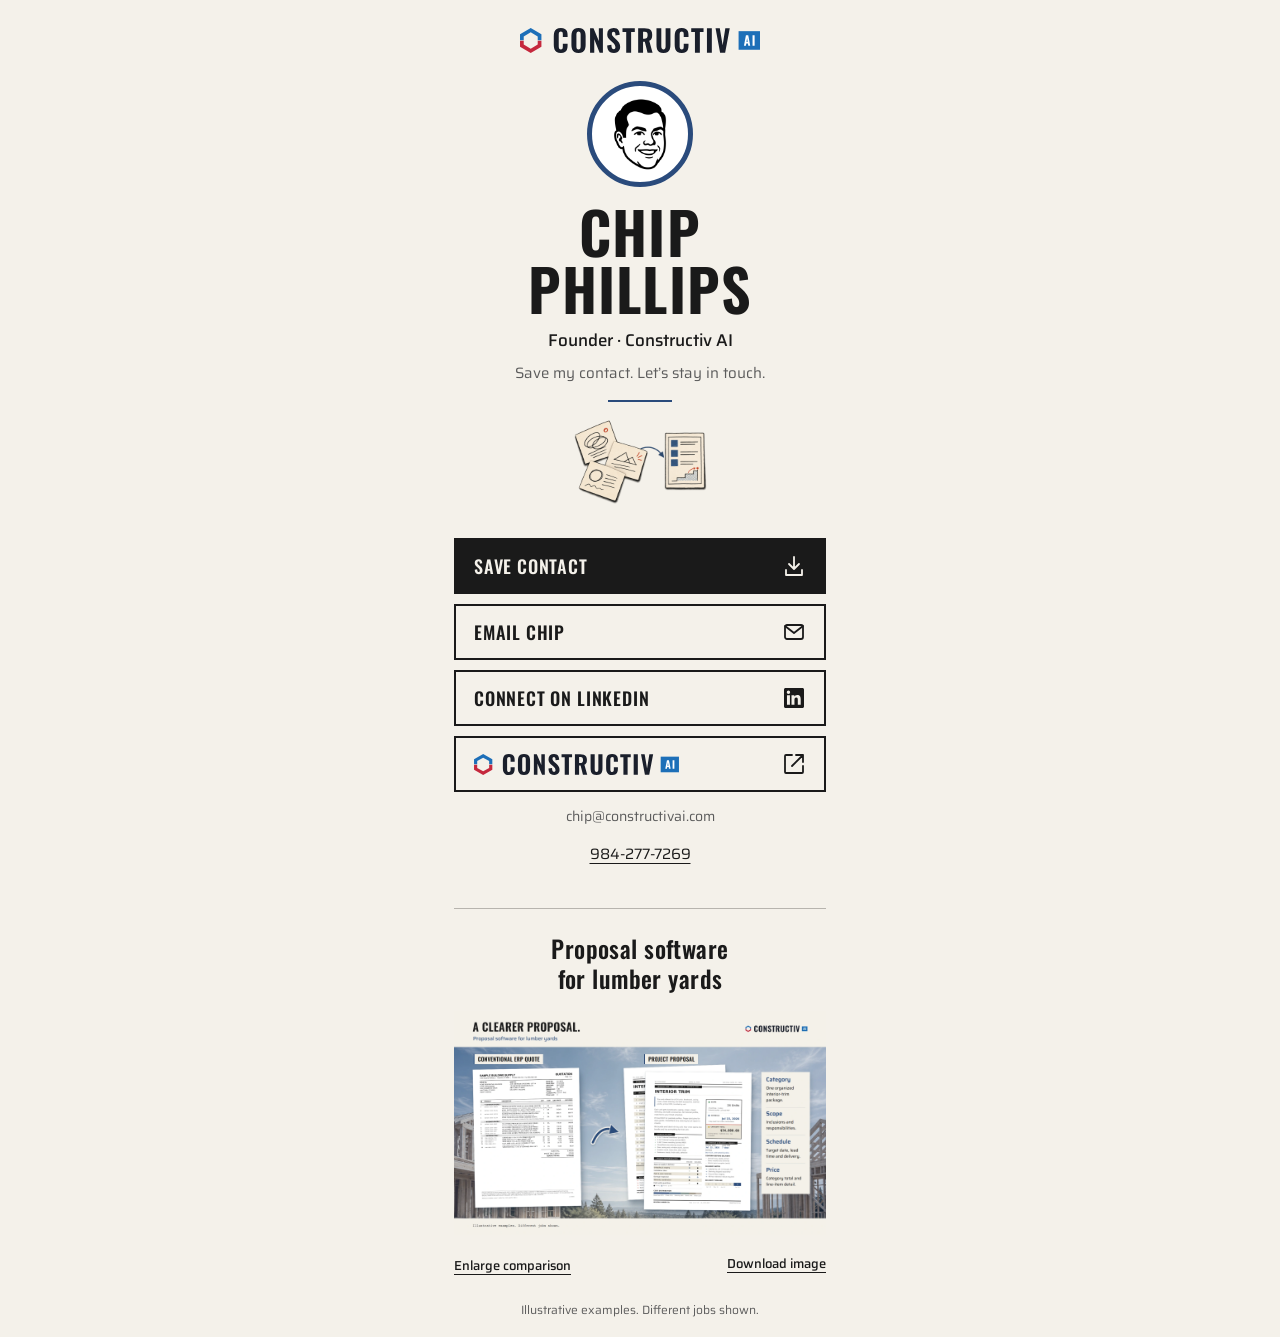
==== docs/share.html @ 8b633068 "Add isolated rich-link diagnostic route with unchanged contact content" ====
<!doctype html>
<html lang="en"><head><meta charset="utf-8"><meta name="viewport" content="width=device-width, initial-scale=1"><meta name="color-scheme" content="light"><title>Chip Phillips | Founder, Constructiv AI</title><meta name="description" content="Connect with Chip Phillips, Founder of Constructiv AI. Save his contact card, send an email, or visit Constructiv AI."><meta property="og:type" content="profile"><meta property="og:title" content="Chip Phillips | Constructiv AI"><meta property="og:description" content="Founder, Constructiv AI. Save my contact details and stay in touch."><meta property="og:site_name" content="Constructiv AI"><link rel="stylesheet" href="style.css"><link rel="canonical" href="https://chipphillips.github.io/chip-contact/share.html"><meta property="og:url" content="https://chipphillips.github.io/chip-contact/share.html"><meta property="og:image" content="https://chipphillips.github.io/chip-contact/assets/chip-phillips-contact-v3.png"><meta property="og:image:width" content="1200"><meta property="og:image:height" content="630"><meta property="og:image:alt" content="Chip Phillips, Founder of Constructiv AI, with his portrait, email, phone number, and a jobsite background."><meta name="twitter:card" content="summary_large_image"><meta name="twitter:image" content="https://chipphillips.github.io/chip-contact/assets/chip-phillips-contact-v3.png"><meta name="twitter:title" content="Chip Phillips | Constructiv AI"><meta name="twitter:description" content="Founder, Constructiv AI. Save my contact details and stay in touch."></head>
<body>

<main>
<section class="identity" aria-labelledby="title">
<img class="logo" src="assets/logo.svg" alt="Constructiv AI" width="280" height="64">
<div class="portrait-frame"><img class="portrait" src="assets/portrait.jpg" width="1024" height="1024" alt="Illustrated portrait of Chip Phillips"></div>
<h1 id="title">CHIP<br>PHILLIPS</h1>
<p class="role">Founder <span aria-hidden="true">·</span> Constructiv AI</p>
<p class="tagline">Save my contact. Let’s stay in touch.</p>
<div class="rule" aria-hidden="true"></div>
<img class="spot-art" src="assets/ideas-to-plan-v1.png" width="1536" height="1024" alt="Loose paper notes becoming an organized plan.">
</section>
<nav class="actions" aria-label="Connect with Chip">
<a class="action primary" href="public/Chip-Phillips.vcf" download="Chip-Phillips.vcf"><span>SAVE CONTACT</span><svg class="action-icon" viewBox="0 0 24 24" width="24" height="24" fill="none" stroke="currentColor" stroke-width="1.8" stroke-linecap="round" stroke-linejoin="round" aria-hidden="true" focusable="false"><path d="M12 3v12m-5-5 5 5 5-5M4 16v5h16v-5"/></svg></a>
<a class="action" href="mailto:chip@constructivai.com"><span>EMAIL CHIP</span><svg class="action-icon" viewBox="0 0 24 24" width="24" height="24" fill="none" stroke="currentColor" stroke-width="1.8" stroke-linecap="round" stroke-linejoin="round" aria-hidden="true" focusable="false"><rect x="3" y="5" width="18" height="14" rx="2"/><path d="m3 6 9 7 9-7"/></svg></a>
<a class="action linkedin" href="https://www.linkedin.com/in/chip-phillips/"><span>CONNECT ON LINKEDIN</span><svg class="action-icon" viewBox="0 0 24 24" width="24" height="24" fill="currentColor" aria-hidden="true" focusable="false"><path d="M20.45 2H3.55C2.69 2 2 2.68 2 3.52v16.96c0 .84.69 1.52 1.55 1.52h16.9c.86 0 1.55-.68 1.55-1.52V3.52c0-.84-.69-1.52-1.55-1.52ZM7.93 18.75H4.98V9.2h2.95v9.55ZM6.45 7.89a1.71 1.71 0 1 1 0-3.42 1.71 1.71 0 0 1 0 3.42Zm12.3 10.86H15.8v-4.65c0-1.11-.02-2.54-1.55-2.54-1.55 0-1.79 1.21-1.79 2.46v4.73H9.51V9.2h2.83v1.3h.04c.39-.74 1.36-1.52 2.79-1.52 2.99 0 3.54 1.97 3.54 4.53v5.24Z"/></svg></a>
<a class="action brand-action" href="https://constructivai.com" aria-label="Visit Constructiv AI"><img src="assets/logo.svg" alt="Constructiv AI"><svg class="action-icon" viewBox="0 0 24 24" width="24" height="24" fill="none" stroke="currentColor" stroke-width="1.8" stroke-linecap="round" stroke-linejoin="round" aria-hidden="true" focusable="false"><path d="M14 3h7v7m0-7L10 14M10 3H4a1 1 0 0 0-1 1v16a1 1 0 0 0 1 1h16a1 1 0 0 0 1-1v-6"/></svg></a>
</nav>
<p class="contact-address">chip@constructivai.com</p>
<p class="phone"><a href="tel:+19842777269">984-277-7269</a></p>
<section class="product" aria-labelledby="product-title"><h2 id="product-title">Proposal software<br>for lumber yards</h2><a class="comparison" id="comparison-open" aria-haspopup="dialog" href="assets/quote-proposal-v3-large.png" aria-label="View the quote and proposal comparison at full size"><img src="assets/quote-proposal-v3.webp" width="1800" height="1080" alt="Conventional ERP quote and a project proposal organized by category, scope, schedule, and price."></a><div class="image-tools"><button type="button" id="enlarge-button">Enlarge comparison</button><a href="assets/quote-proposal-v3-large.png" download="Constructiv-AI-comparison.png">Download image</a></div><p>Illustrative examples. Different jobs shown.</p></section>
</main><dialog id="image-viewer" aria-labelledby="viewer-title"><div class="viewer-head"><h2 id="viewer-title">Quote &amp; proposal comparison</h2><button type="button" id="viewer-close" autofocus aria-label="Close enlarged image">Close <span aria-hidden="true">×</span></button></div><div class="viewer-scroll" tabindex="0" aria-label="Enlarged comparison; scroll to explore"><img src="assets/quote-proposal-v3-full.webp" width="3600" height="2160" loading="lazy" alt="Conventional ERP quote and a project proposal organized by category, scope, schedule, and price."></div><div class="viewer-footer"><p><span class="pan-hint">Swipe sideways to explore the full image.<br></span>Illustrative examples. Different jobs shown.</p><a href="assets/quote-proposal-v3-large.png" download="Constructiv-AI-comparison.png">Download image</a></div></dialog><script src="viewer.js" defer></script></body></html>
---- docs/style.css ----
@font-face{font-family:Oswald;src:url('assets/Oswald-Variable.ttf');font-weight:200 700;font-display:swap}
@font-face{font-family:Saira;src:url('assets/Saira-Variable.ttf');font-weight:100 900;font-display:swap}

:root{color-scheme:only light;--paper:#F4F1EA;--ink:#1A1A1A;--muted:#5C5C5C;--blue:#2A4B7C}
*{box-sizing:border-box}body{margin:0;background:var(--paper);color:var(--ink);font:17px/1.5 Saira,'Segoe UI',sans-serif}
.preview{padding:7px 12px;border-bottom:1px solid var(--muted);font:11px/1.4 'Courier Prime',monospace;text-align:center}
main{width:min(100%,420px);margin:auto;padding:20px 24px 18px}.identity{text-align:center}.logo{display:block;width:190px;height:auto;margin:0 auto 20px}
.portrait-frame{width:94px;height:94px;padding:5px;border:5px solid var(--blue);border-radius:50%;background:#fff;margin:0 auto 12px}.portrait{display:block;width:100%;height:100%;object-fit:contain;border-radius:50%}
h1{font:650 52px/.98 Oswald,'Arial Narrow',sans-serif;margin:0;letter-spacing:0}.role{font:500 17px/1.5 Saira,'Segoe UI',sans-serif;margin:10px 0 0}.rule{width:64px;height:2px;background:var(--blue);margin:16px auto 10px}.spot-art{display:block;width:132px;height:auto;margin:0 auto 16px}
.actions{display:grid;gap:10px}.action{min-height:56px;display:flex;justify-content:space-between;align-items:center;gap:12px;padding:13px 18px;border:2px solid var(--ink);background:var(--paper);color:var(--ink);font:550 18px/1.4 Oswald,'Arial Narrow',sans-serif;text-decoration:none}.action.primary{background:var(--ink);color:var(--paper)}.action:hover{border-color:var(--blue);text-decoration:underline;text-underline-offset:4px}.action.primary:hover{background:var(--blue)}.action:active{transform:translateY(2px)}.action:focus-visible{outline:3px solid var(--blue);outline-offset:3px}.contact-address{font-size:14px;line-height:1.5;color:var(--muted);text-align:center;margin:14px 0 0;overflow-wrap:anywhere}
@media(min-width:701px){main{padding-top:28px}.logo{margin-bottom:24px}.portrait-frame{width:106px;height:106px}h1{font-size:58px}.spot-art{width:144px}}
@media(max-width:359px){main{padding:16px 20px}.logo{width:176px;margin-bottom:16px}.portrait-frame{width:84px;height:84px;margin-bottom:10px}h1{font-size:48px}.role{font-size:16px}.rule{margin-top:12px}.spot-art{width:120px;margin-bottom:12px}.actions{gap:8px}}
@media(prefers-reduced-motion:reduce){.action:active{transform:none}}
:root{--contact-track-name:0.018em;--contact-track-action:0.045em}h1{letter-spacing:var(--contact-track-name)}.action>span:first-child{letter-spacing:var(--contact-track-action)}

/* Contact spacing refinement: larger brand anchor, quiet tagline, clearer action separation. */
.logo{width:220px;margin-bottom:24px}.portrait-frame{margin-bottom:16px}.role{margin-top:12px}.tagline{font:400 15px/1.5 Saira,sans-serif;color:var(--muted);margin:8px 0 0}.spot-art{margin-bottom:30px}
@media(min-width:701px){.logo{width:240px;margin-bottom:28px}}
@media(max-width:359px){.logo{width:210px;margin-bottom:20px}.portrait-frame{margin-bottom:14px}.spot-art{margin-bottom:26px}.tagline{font-size:14px}}

.brand-action img{width:205px;max-width:82%;height:auto}.phone{text-align:center;margin:5px 0 0;font-size:15px}.phone a{color:var(--ink);text-underline-offset:4px;display:inline-flex;align-items:center;min-height:44px}.product{border-top:1px solid #b7b4ae;margin-top:32px;padding-top:24px;text-align:center}.product h2{font:550 24px/1.25 Oswald,sans-serif;letter-spacing:.018em;margin:0 0 18px}.comparison{display:block;background:#fff}.comparison img{display:block;width:100%;height:auto}.comparison:focus-visible{outline:3px solid var(--blue);outline-offset:3px}.product p{font-size:12px;color:var(--muted);margin:12px 0 0}

.action-icon{flex:0 0 24px;width:24px;height:24px}

.image-tools{display:flex;justify-content:space-between;gap:12px;margin-top:10px}.image-tools button,.image-tools a,.viewer-footer a,#viewer-close{font:500 13px/1.4 Saira,sans-serif;color:var(--ink);background:none;border:0;padding:10px 0;min-height:44px;cursor:pointer;text-underline-offset:4px}.image-tools button{text-decoration:underline}.image-tools :focus-visible,dialog :focus-visible{outline:3px solid var(--blue);outline-offset:3px}.viewer-open{overflow:hidden}#image-viewer{width:min(1280px,calc(100% - 32px));max-width:none;max-height:calc(100dvh - 32px);padding:0;border:1px solid #aeb5be;background:var(--paper);color:var(--ink);overflow:auto;box-shadow:0 16px 64px #0006}#image-viewer::backdrop{background:#111923dc}.viewer-head{display:flex;align-items:center;justify-content:space-between;gap:16px;padding:12px 20px;border-bottom:1px solid #b7b4ae}.viewer-head h2{font:500 20px/1.3 Oswald,sans-serif;margin:0}#viewer-close{padding:10px 8px;flex-shrink:0;font-size:15px}.viewer-scroll{overflow:auto;max-height:calc(100dvh - 205px);background:#d9dfe5}.viewer-scroll img{display:block;width:100%;min-width:850px;height:auto}.viewer-footer{padding:8px 20px;display:flex;align-items:center;justify-content:space-between;gap:16px}.viewer-footer p{font-size:12px;margin:0}.viewer-footer a{flex-shrink:0}@media(max-width:500px){.viewer-head{padding:8px 12px}.viewer-head h2{font-size:18px}.viewer-footer{padding:8px 12px;display:block}.viewer-footer a{display:inline-block}.viewer-scroll{max-height:calc(100dvh - 220px)}}

.pan-hint{display:none}@media(max-width:880px){.pan-hint{display:inline}}
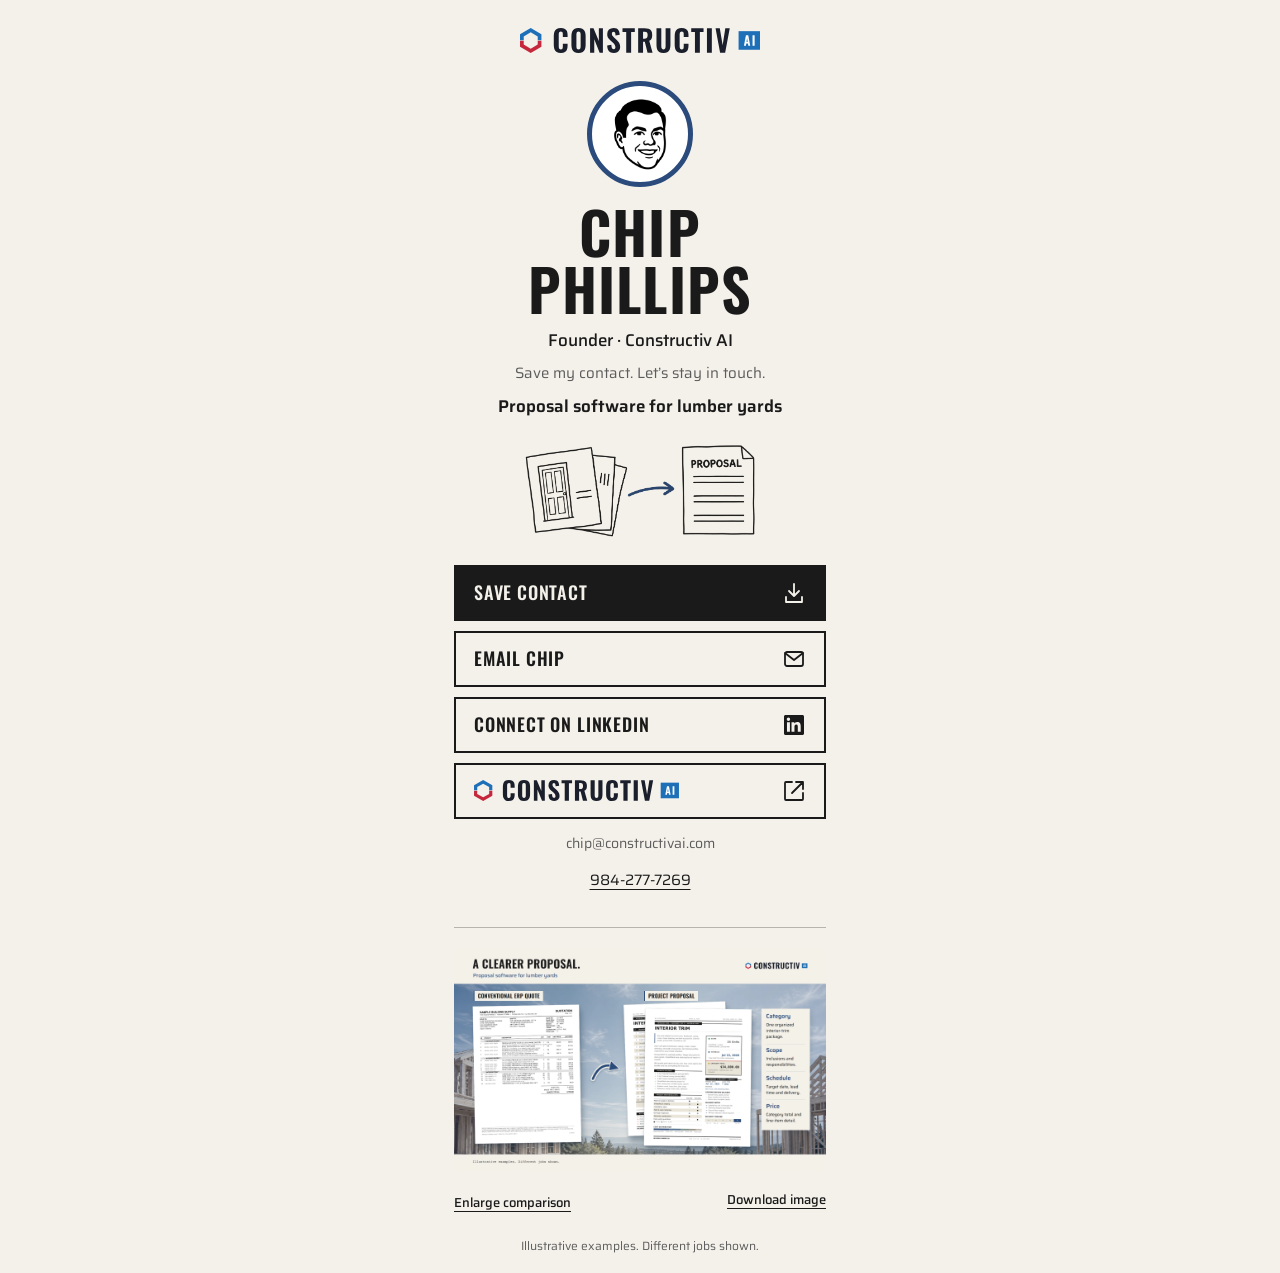
==== commit 83cbef64: "Refine contact introduction with approved paper illustration" ====
--- a/docs/share.html
+++ b/docs/share.html
@@ -9,8 +9,7 @@
 <h1 id="title">CHIP<br>PHILLIPS</h1>
 <p class="role">Founder <span aria-hidden="true">·</span> Constructiv AI</p>
 <p class="tagline">Save my contact. Let’s stay in touch.</p>
-<div class="rule" aria-hidden="true"></div>
-<img class="spot-art" src="assets/ideas-to-plan-v1.png" width="1536" height="1024" alt="Loose paper notes becoming an organized plan.">
+<figure class="proposal-illustration"><p class="illustration-context">Proposal software for lumber yards</p><img class="spot-art" src="assets/lumber-notes-to-proposal-paper-v3.png" width="1774" height="887" alt="Door schedule and takeoff notes beside a proposal."></figure>
 </section>
 <nav class="actions" aria-label="Connect with Chip">
 <a class="action primary" href="public/Chip-Phillips.vcf" download="Chip-Phillips.vcf"><span>SAVE CONTACT</span><svg class="action-icon" viewBox="0 0 24 24" width="24" height="24" fill="none" stroke="currentColor" stroke-width="1.8" stroke-linecap="round" stroke-linejoin="round" aria-hidden="true" focusable="false"><path d="M12 3v12m-5-5 5 5 5-5M4 16v5h16v-5"/></svg></a>
@@ -20,5 +19,5 @@
 </nav>
 <p class="contact-address">chip@constructivai.com</p>
 <p class="phone"><a href="tel:+19842777269">984-277-7269</a></p>
-<section class="product" aria-labelledby="product-title"><h2 id="product-title">Proposal software<br>for lumber yards</h2><a class="comparison" id="comparison-open" aria-haspopup="dialog" href="assets/quote-proposal-v3-large.png" aria-label="View the quote and proposal comparison at full size"><img src="assets/quote-proposal-v3.webp" width="1800" height="1080" alt="Conventional ERP quote and a project proposal organized by category, scope, schedule, and price."></a><div class="image-tools"><button type="button" id="enlarge-button">Enlarge comparison</button><a href="assets/quote-proposal-v3-large.png" download="Constructiv-AI-comparison.png">Download image</a></div><p>Illustrative examples. Different jobs shown.</p></section>
+<section class="product" aria-label="Quote and proposal example"><a class="comparison" id="comparison-open" aria-haspopup="dialog" href="assets/quote-proposal-v3-large.png" aria-label="View the quote and proposal comparison at full size"><img src="assets/quote-proposal-v3.webp" width="1800" height="1080" alt="Conventional ERP quote and a project proposal organized by category, scope, schedule, and price."></a><div class="image-tools"><button type="button" id="enlarge-button">Enlarge comparison</button><a href="assets/quote-proposal-v3-large.png" download="Constructiv-AI-comparison.png">Download image</a></div><p>Illustrative examples. Different jobs shown.</p></section>
 </main><dialog id="image-viewer" aria-labelledby="viewer-title"><div class="viewer-head"><h2 id="viewer-title">Quote &amp; proposal comparison</h2><button type="button" id="viewer-close" autofocus aria-label="Close enlarged image">Close <span aria-hidden="true">×</span></button></div><div class="viewer-scroll" tabindex="0" aria-label="Enlarged comparison; scroll to explore"><img src="assets/quote-proposal-v3-full.webp" width="3600" height="2160" loading="lazy" alt="Conventional ERP quote and a project proposal organized by category, scope, schedule, and price."></div><div class="viewer-footer"><p><span class="pan-hint">Swipe sideways to explore the full image.<br></span>Illustrative examples. Different jobs shown.</p><a href="assets/quote-proposal-v3-large.png" download="Constructiv-AI-comparison.png">Download image</a></div></dialog><script src="viewer.js" defer></script></body></html>
--- a/docs/style.css
+++ b/docs/style.css
@@ -3,7 +3,6 @@
 
 :root{color-scheme:only light;--paper:#F4F1EA;--ink:#1A1A1A;--muted:#5C5C5C;--blue:#2A4B7C}
 *{box-sizing:border-box}body{margin:0;background:var(--paper);color:var(--ink);font:17px/1.5 Saira,'Segoe UI',sans-serif}
-.preview{padding:7px 12px;border-bottom:1px solid var(--muted);font:11px/1.4 'Courier Prime',monospace;text-align:center}
 main{width:min(100%,420px);margin:auto;padding:20px 24px 18px}.identity{text-align:center}.logo{display:block;width:190px;height:auto;margin:0 auto 20px}
 .portrait-frame{width:94px;height:94px;padding:5px;border:5px solid var(--blue);border-radius:50%;background:#fff;margin:0 auto 12px}.portrait{display:block;width:100%;height:100%;object-fit:contain;border-radius:50%}
 h1{font:650 52px/.98 Oswald,'Arial Narrow',sans-serif;margin:0;letter-spacing:0}.role{font:500 17px/1.5 Saira,'Segoe UI',sans-serif;margin:10px 0 0}.rule{width:64px;height:2px;background:var(--blue);margin:16px auto 10px}.spot-art{display:block;width:132px;height:auto;margin:0 auto 16px}
@@ -25,3 +24,7 @@
 .image-tools{display:flex;justify-content:space-between;gap:12px;margin-top:10px}.image-tools button,.image-tools a,.viewer-footer a,#viewer-close{font:500 13px/1.4 Saira,sans-serif;color:var(--ink);background:none;border:0;padding:10px 0;min-height:44px;cursor:pointer;text-underline-offset:4px}.image-tools button{text-decoration:underline}.image-tools :focus-visible,dialog :focus-visible{outline:3px solid var(--blue);outline-offset:3px}.viewer-open{overflow:hidden}#image-viewer{width:min(1280px,calc(100% - 32px));max-width:none;max-height:calc(100dvh - 32px);padding:0;border:1px solid #aeb5be;background:var(--paper);color:var(--ink);overflow:auto;box-shadow:0 16px 64px #0006}#image-viewer::backdrop{background:#111923dc}.viewer-head{display:flex;align-items:center;justify-content:space-between;gap:16px;padding:12px 20px;border-bottom:1px solid #b7b4ae}.viewer-head h2{font:500 20px/1.3 Oswald,sans-serif;margin:0}#viewer-close{padding:10px 8px;flex-shrink:0;font-size:15px}.viewer-scroll{overflow:auto;max-height:calc(100dvh - 205px);background:#d9dfe5}.viewer-scroll img{display:block;width:100%;min-width:850px;height:auto}.viewer-footer{padding:8px 20px;display:flex;align-items:center;justify-content:space-between;gap:16px}.viewer-footer p{font-size:12px;margin:0}.viewer-footer a{flex-shrink:0}@media(max-width:500px){.viewer-head{padding:8px 12px}.viewer-head h2{font-size:18px}.viewer-footer{padding:8px 12px;display:block}.viewer-footer a{display:inline-block}.viewer-scroll{max-height:calc(100dvh - 220px)}}
 
 .pan-hint{display:none}@media(max-width:880px){.pan-hint{display:inline}}
+
+/* Source-backed proposal illustration refresh. */
+.proposal-illustration{margin:12px 0 10px;text-align:center}.illustration-context{font:600 17px/1.25 Saira,sans-serif;color:var(--ink);margin:0 0 7px}.spot-art{display:block;width:280px;max-width:100%;height:130px;object-fit:contain;margin:0 auto}.product{padding-top:20px;margin-top:24px}
+@media(max-width:359px){.proposal-illustration{margin-top:10px}.illustration-context{font-size:16px}.spot-art{width:270px;height:125px}}
